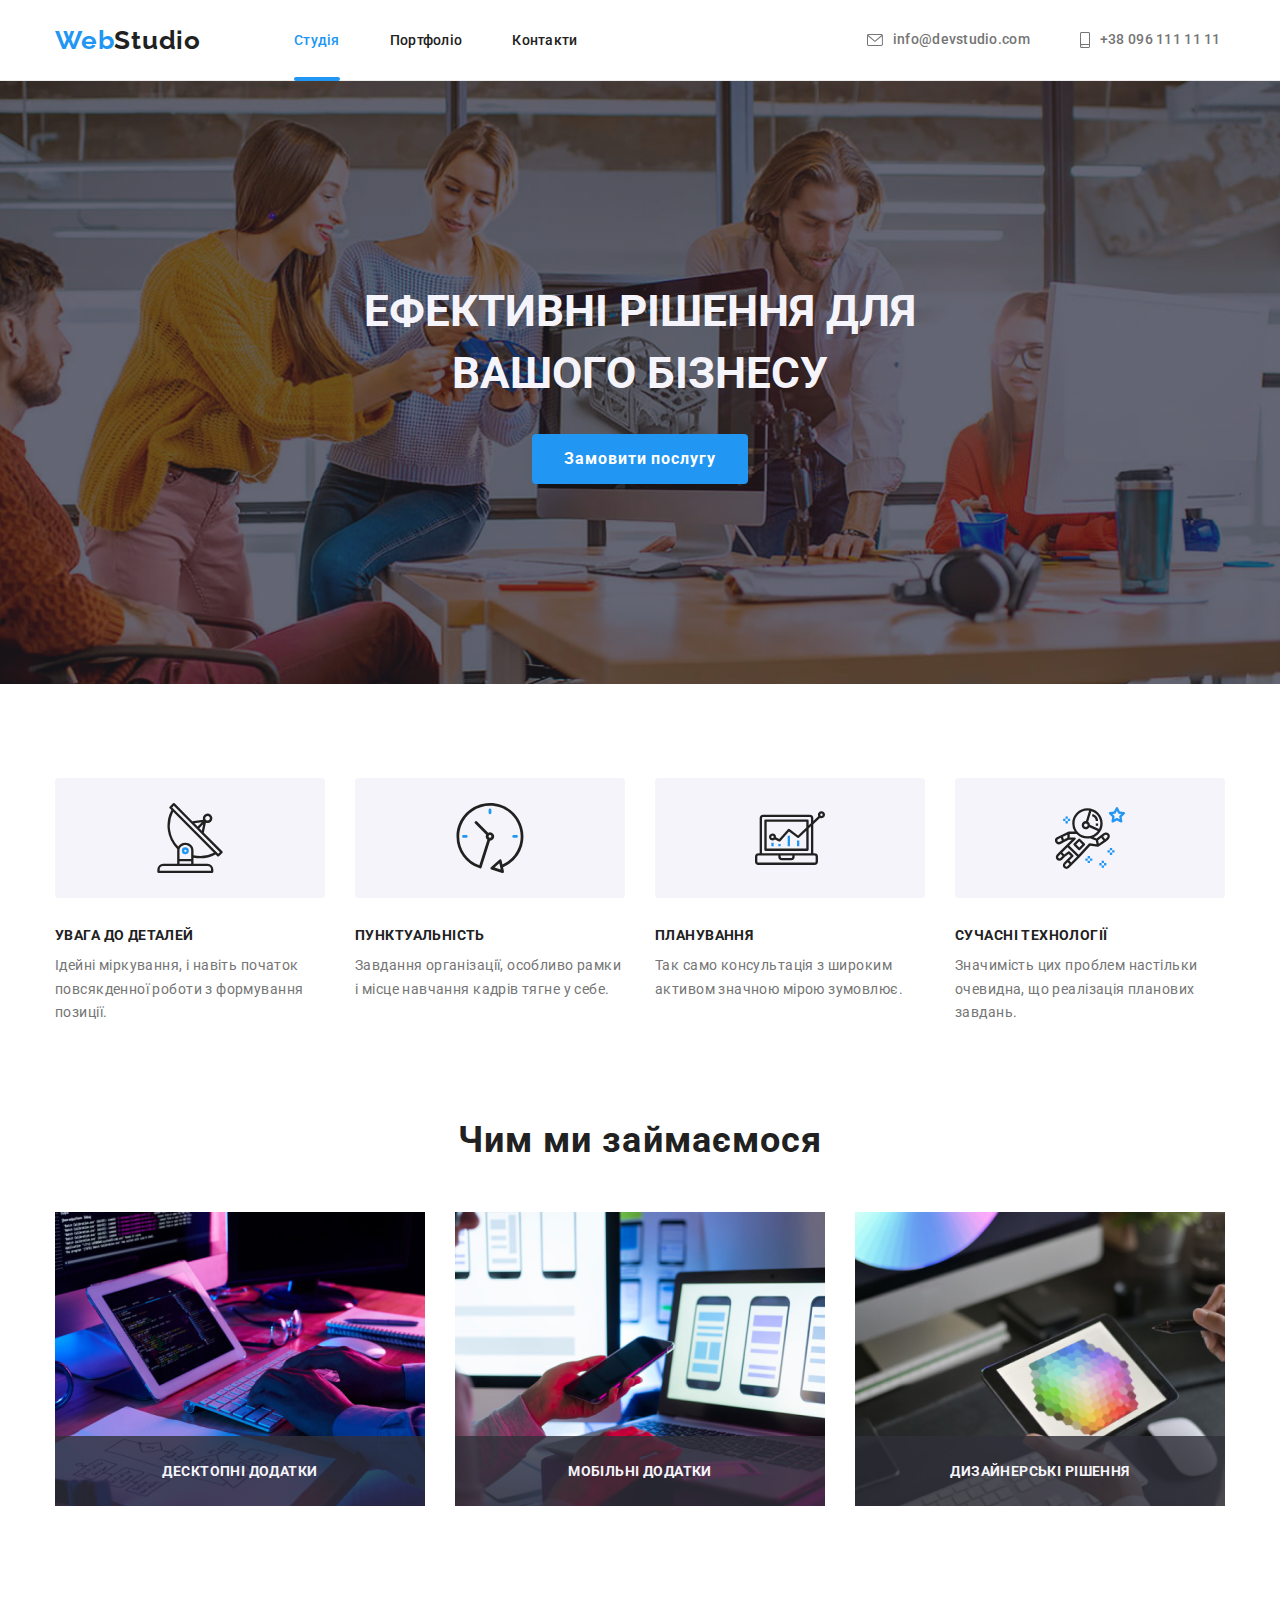
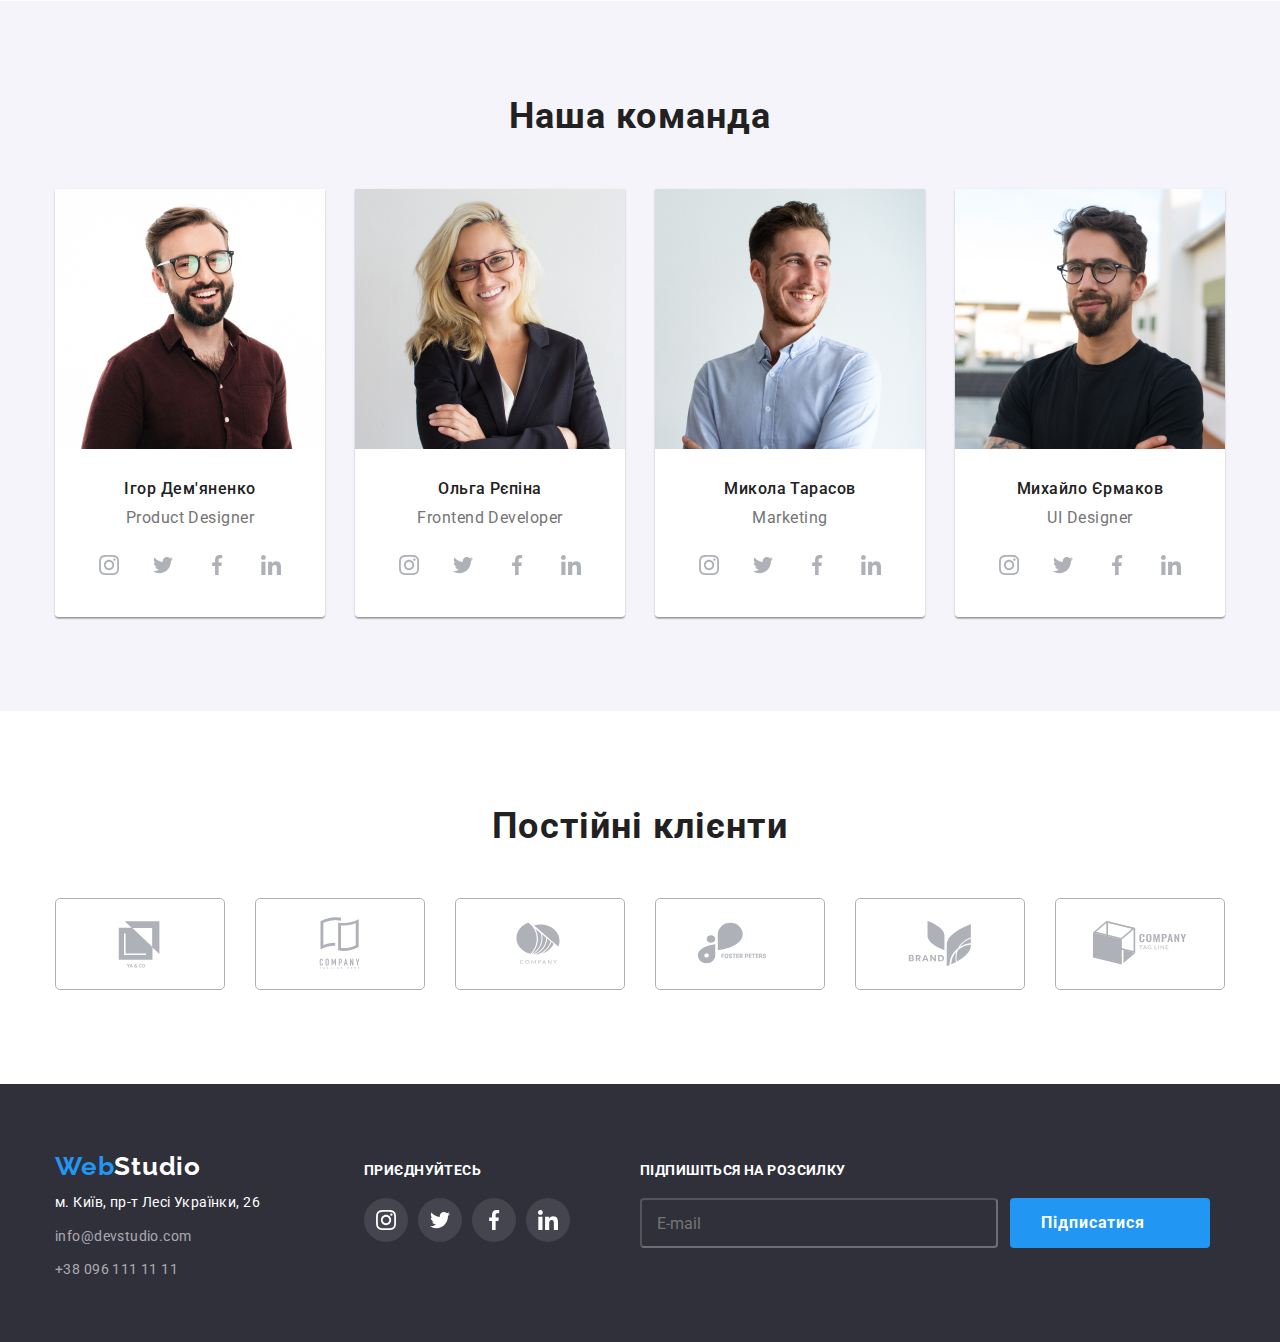
==== index.html @ 0ea4c9b3 "Add files via upload" ====
<!DOCTYPE html>
<html lang="uk">
  <head>
    <meta charset="UTF-8" />
    <meta http-equiv="X-UA-Compatible" content="IE=edge" />
    <meta name="viewport" content="width=, initial-scale=1.0" />
    <title>WebStudio</title>
    <link
      rel="stylesheet"
      href="https://cdnjs.cloudflare.com/ajax/libs/modern-normalize/1.1.0/modern-normalize.min.css"
    />

    <link rel="preconnect" href="https://fonts.googleapis.com" />
    <link rel="preconnect" href="https://fonts.gstatic.com" crossorigin />
    <link
      href="https://fonts.googleapis.com/css2?family=Raleway:wght@700&family=Roboto:wght@400;500;700;900&display=swap"
      rel="stylesheet"
    />
    <link rel="stylesheet" href="./css/styles.css" />
  </head>
  <body>
    <!-- HEADER -->
    <header class="header">
      <div class="container header-container">
        <nav class="nav">
          <a href="index.html" class="logo"
            >Web<span class="logo-black" logo>Studio</span></a
          >
          <ul class="nav-list list">
            <li class="nav-item">
              <a class="nav-list-link current" href="./stidio.html">Студія</a>
            </li>
            <li class="nav-item">
              <a class="nav-list-link" href="./portfolio.html">Портфоліо</a>
            </li>
            <li class="nav-item">
              <a class="nav-list-link" href="./contacts.html">Контакти</a>
            </li>
          </ul>
        </nav>
        <ul class="contacts-nav list">
          <li class="header-contacts">
            <a class="header-contacts-links" href="mailto:info@devstudio.com">
              <svg class="header-icon" width="16" height="12">
                <use href="./img/icons.svg#envelope"></use>
              </svg>
              info@devstudio.com</a
            >
          </li>
          <li class="header-contacts">
            <a class="header-contacts-links" href="tel:+380961111111">
              <svg class="header-icon" width="10" height="16">
                <use href="./img/icons.svg#smartphone"></use>
              </svg>
              +38 096 111 11 11
            </a>
          </li>
        </ul>
      </div>
    </header>
    <main>
      <!-- HERO SECTION -->
      <section class="hero">
        <div class="container hero-container">
          <h1 class="hero-title">Ефективні рішення для вашого бізнесу</h1>
          <button type="button" class="main-button" data-modal-open>
            Замовити послугу
          </button>
        </div>
      </section>
      <!-- ADVANTAGE -->
      <section class="advantage">
        <div class="container advantage-container">
          <h2 class="visually-hidden">переваги</h2>
          <ul class="list advantage-list">
            <li class="advantage-list-item">
              <div class="advantage-wrapper">
                <svg class="advantage-icons" width="70" height="70">
                  <use href="./img/icons.svg#antenna"></use>
                </svg>
              </div>
              <h3 class="advantage-list-title">УВАГА ДО ДЕТАЛЕЙ</h3>
              <p class="advantage-describ">
                Ідейні міркування, і навіть початок повсякденної роботи з
                формування позиції.
              </p>
            </li>

            <li class="advantage-list-item">
              <div class="advantage-wrapper">
                <svg class="advantage-icons" width="70" height="70">
                  <use href="./img/icons.svg#clock"></use>
                </svg>
              </div>
              <h3 class="advantage-list-title">ПУНКТУАЛЬНІСТЬ</h3>
              <p class="advantage-describ">
                Завдання організації, особливо рамки і місце навчання кадрів
                тягне у себе.
              </p>
            </li>
            <li class="advantage-list-item">
              <div class="advantage-wrapper">
                <svg class="advantage-icons" width="70" height="70">
                  <use href="./img/icons.svg#diagram"></use>
                </svg>
              </div>
              <h3 class="advantage-list-title">ПЛАНУВАННЯ</h3>
              <p class="advantage-describ">
                Так само консультація з широким активом значною мірою зумовлює.
              </p>
            </li>
            <li class="advantage-list-item">
              <div class="advantage-wrapper">
                <svg class="advantage-icons" width="70" height="70">
                  <use href="./img/icons.svg#astronaut"></use>
                </svg>
              </div>
              <h3 class="advantage-list-title">СУЧАСНІ ТЕХНОЛОГІЇ</h3>
              <p class="advantage-describ">
                Значимість цих проблем настільки очевидна, що реалізація
                планових завдань.
              </p>
            </li>
          </ul>
        </div>
      </section>
      <!-- OFFERS -->
      <section class="offers">
        <div class="container offers-container">
          <h2 class="offers-title">Чим ми займаємося</h2>
          <ul class="list offers-list card">
            <li class="card-item offers-list-item">
              <img
                src="img/box1.jpg"
                alt="офісний стіл з гаджетами"
                width="370"
              />
             
              <p class="offers-list-disc">Десктопні додатки</p>
              
            </li>
            <li class="card-item offers-list-item">
              <img
                src="img/img.jpg"
                alt="зразок шаблону мобільного додатку на комп'ютері"
                width="370"
              />
              
              <p class="offers-list-disc">Мобільні додатки</p>
            
            </li>
            <li class="card-item offers-list-item">
              <img
                src="img/img1.jpg"
                alt="кольорова палітра на планшеті"
                width="370"
              />
              <p class="offers-list-disc">Дизайнерські рішення</p>
            </li>
          </ul>
        </div>
      </section>
      <!-- TEAM -->
      <section class="section-team">
        <div class="container">
          <h2 class="offers-title">Наша команда</h2>
          <ul class="list team-list card">
            <li class="card-item team-card-shadow">
              <img
                class="team-card"
                src="img/img2.jpg"
                alt="фото Ігора Дем'яненка "
                width="270"
              />
              <div class="team-card-descibtion">
                <h3 class="team">Ігор Дем'яненко</h3>
                <p class="team-position">Product Designer</p>
                <ul class="team-social-list list">
                  <li class="team-social-item">
                    <a
                      class="social-links"
                      href=""
                      target="_blank"
                      rel="noopener noreferrer"
                      ><svg class="social-icons" width="20" height="20">
                        <use href="./img/icons.svg#instagram"></use></svg
                    ></a>
                  </li>
                  <li class="team-social-item">
                    <a
                      class="social-links"
                      href=""
                      target="_blank"
                      rel="noopener noreferrer"
                      ><svg class="social-icons" width="20" height="20">
                        <use href="./img/icons.svg#twitter"></use></svg
                    ></a>
                  </li>
                  <li class="team-social-item">
                    <a
                      class="social-links"
                      href=""
                      target="_blank"
                      rel="noopener noreferrer"
                      ><svg class="social-icons" width="20" height="20">
                        <use href="./img/icons.svg#facebook"></use></svg
                    ></a>
                  </li>
                  <li class="team-social-item">
                    <a
                      class="social-links"
                      href=""
                      target="_blank"
                      rel="noopener noreferrer"
                      ><svg class="social-icons" width="20" height="20">
                        <use href="./img/icons.svg#linkedin"></use></svg
                    ></a>
                  </li>
                </ul>
              </div>
            </li>
            <li class="card-item team-card-shadow">
              <img
                class="team-card"
                src="img/img3.jpg"
                alt="фото Ольги Рєпіної"
                width="270"
              />
              <div class="team-card-descibtion">
                <h3 class="team">Ольга Рєпіна</h3>
                <p class="team-position">Frontend Developer</p>
                <ul class="team-social-list list">
                  <li class="team-social-item">
                    <a
                      class="social-links"
                      href=""
                      target="_blank"
                      rel="noopener noreferrer"
                      ><svg class="social-icons" width="20" height="20">
                        <use href="./img/icons.svg#instagram"></use></svg
                    ></a>
                  </li>
                  <li class="team-social-item">
                    <a
                      class="social-links"
                      href=""
                      target="_blank"
                      rel="noopener noreferrer"
                      ><svg class="social-icons" width="20" height="20">
                        <use href="./img/icons.svg#twitter"></use></svg
                    ></a>
                  </li>
                  <li class="team-social-item">
                    <a
                      class="social-links"
                      href=""
                      target="_blank"
                      rel="noopener noreferrer"
                      ><svg class="social-icons" width="20" height="20">
                        <use href="./img/icons.svg#facebook"></use></svg
                    ></a>
                  </li>
                  <li class="team-social-item">
                    <a
                      class="social-links"
                      href=""
                      target="_blank"
                      rel="noopener noreferrer"
                      ><svg class="social-icons" width="20" height="20">
                        <use href="./img/icons.svg#linkedin"></use></svg
                    ></a>
                  </li>
                </ul>
              </div>
            </li>
            <li class="card-item team-card-shadow">
              <img
                class="team-card"
                src="img/img4.jpg"
                alt="фото Миколи Тарасова"
                width="270"
              />
              <div class="team-card-descibtion">
                <h3 class="team">Микола Тарасов</h3>
                <p class="team-position">Marketing</p>
                <ul class="team-social-list list">
                  <li class="team-social-item">
                    <a
                      class="social-links"
                      href=""
                      target="_blank"
                      rel="noopener noreferrer"
                      ><svg class="social-icons" width="20" height="20">
                        <use href="./img/icons.svg#instagram"></use></svg
                    ></a>
                  </li>
                  <li class="team-social-item">
                    <a
                      class="social-links"
                      href=""
                      target="_blank"
                      rel="noopener noreferrer"
                      ><svg class="social-icons" width="20" height="20">
                        <use href="./img/icons.svg#twitter"></use></svg
                    ></a>
                  </li>
                  <li class="team-social-item">
                    <a
                      class="social-links"
                      href=""
                      target="_blank"
                      rel="noopener noreferrer"
                      ><svg class="social-icons" width="20" height="20">
                        <use href="./img/icons.svg#facebook"></use></svg
                    ></a>
                  </li>
                  <li class="team-social-item">
                    <a
                      class="social-links"
                      href=""
                      target="_blank"
                      rel="noopener noreferrer"
                      ><svg class="social-icons" width="20" height="20">
                        <use href="./img/icons.svg#linkedin"></use></svg
                    ></a>
                  </li>
                </ul>
              </div>
            </li>
            <li class="card-item team-card-shadow">
              <img
                class="team-card"
                src="img/img5.jpg"
                alt="фото of Михайло Єрмакова"
                width="270"
              />
              <div class="team-card-descibtion">
                <h3 class="team">Михайло Єрмаков</h3>
                <p class="team-position">UI Designer</p>

                <ul class="team-social-list list">
                  <li class="team-social-item">
                    <a
                      class="social-links"
                      href=""
                      target="_blank"
                      rel="noopener noreferrer"
                      ><svg class="social-icons" width="20" height="20">
                        <use href="./img/icons.svg#instagram"></use></svg
                    ></a>
                  </li>
                  <li class="team-social-item">
                    <a
                      class="social-links"
                      href=""
                      target="_blank"
                      rel="noopener noreferrer"
                      ><svg class="social-icons" width="20" height="20">
                        <use href="./img/icons.svg#twitter"></use></svg
                    ></a>
                  </li>
                  <li class="team-social-item">
                    <a
                      class="social-links"
                      href=""
                      target="_blank"
                      rel="noopener noreferrer"
                      ><svg class="social-icons" width="20" height="20">
                        <use href="./img/icons.svg#facebook"></use></svg
                    ></a>
                  </li>
                  <li class="team-social-item">
                    <a
                      class="social-links"
                      href=""
                      target="_blank"
                      rel="noopener noreferrer"
                      ><svg class="social-icons" width="20" height="20">
                        <use href="./img/icons.svg#linkedin"></use></svg
                    ></a>
                  </li>
                </ul>
              </div>
            </li>
          </ul>
        </div>
      </section>
      <!-- OUR CLIENTS -->
      <section class="our-clients">
        <div class="container">
          <h2 class="offers-title">Постійні клієнти</h2>
          <ul class="our-clients-list list">
            <li class="our-clients-item">
              <a class="clients-link" href="">
                <svg class="clients-logo" width="106" height="60">
                  <use href="./img/icons.svg#company-1"></use>
                </svg>
              </a>
            </li>
            <li class="our-clients-item">
              <a class="clients-link" href=""
                ><svg class="clients-logo" width="106" height="60">
                  <use href="./img/icons.svg#company-2"></use></svg
              ></a>
            </li>
            <li class="our-clients-item">
              <a class="clients-link" href=""
                ><svg class="clients-logo" width="106" height="60">
                  <use href="./img/icons.svg#company-3"></use></svg
              ></a>
            </li>
            <li class="our-clients-item">
              <a class="clients-link" href=""
                ><svg class="clients-logo" width="106" height="60">
                  <use href="./img/icons.svg#company-4"></use></svg
              ></a>
            </li>
            <li class="our-clients-item">
              <a class="clients-link" href=""
                ><svg class="clients-logo" width="106" height="60">
                  <use href="./img/icons.svg#company-5"></use></svg
              ></a>
            </li>
            <li class="our-clients-item">
              <a class="clients-link" href=""
                ><svg class="clients-logo" width="106" height="60">
                  <use href="./img/icons.svg#company-6"></use></svg
              ></a>
            </li>
          </ul>
        </div>
      </section>
    </main>
    <!-- FOOTER -->
    <footer class="footer">
      <div class="footer-container-group container">
        <div class="footer-container">
          <a class="footer-logo logo" href="index.html"
            >Web<span class="logo-white" logo>Studio</span></a
          >
          <address class="address">
            <span class="address-map">м. Київ, пр-т Лесі Українки, 26 </span>
            <ul class="list">
              <li class="address-contacts-item">
                <a class="address-contacts" href="mailto:info@devstudio.com "
                  >info@devstudio.com
                </a>
              </li>
              <li class="address-contacts-item">
                <a class="address-contacts" href="tel:+380961111111"
                  >+38 096 111 11 11</a
                >
              </li>
            </ul>
          </address>
        </div>
        <div class="footer-container">
          <h2 class="footer-title">приєднуйтесь</h2>
          <ul class="team-social-list list">
            <li class="footer-socials-item">
              <a
                class="footer-socials"
                href=""
                target="_blank"
                rel="noopener noreferrer"
                ><svg class="footer-icons" width="20" height="20">
                  <use href="./img/icons.svg#instagram"></use></svg
              ></a>
            </li>
            <li class="footer-socials-item">
              <a
                class="footer-socials"
                href=""
                target="_blank"
                rel="noopener noreferrer"
                ><svg class="footer-icons" width="20" height="20">
                  <use href="./img/icons.svg#twitter"></use></svg
              ></a>
            </li>
            <li class="footer-socials-item">
              <a
                class="footer-socials"
                href=""
                target="_blank"
                rel="noopener noreferrer"
                ><svg class="footer-icons" width="20" height="20">
                  <use href="./img/icons.svg#facebook"></use></svg
              ></a>
            </li>
            <li class="footer-socials-item">
              <a
                class="footer-socials"
                href=""
                target="_blank"
                rel="noopener noreferrer"
                ><svg class="footer-icons" width="20" height="20">
                  <use href="./img/icons.svg#linkedin"></use></svg
              ></a>
            </li>
          </ul>
        </div>
        <div class="subscribtion-form">
          <h2 class="footer-title">Підпишіться на розсилку</h2>
          <form  class="footer-form">
            <label class="subscribtion-form-label" for="user_mail"> 
              <input class=footer-form-field type="email" name="user_mail" placeholder="E-mail"/>
            
          </label>
            <div >
            <button class="main-button footer-btn" type="submit">Підписатися
              <svg class="footer-btn-icon" width="24" height="24">
                <use href="../hw6/img/icons.svg#send-icon"></use>
              </svg> </button>
              </div>
          </form>
        </div>
      </div>
    </footer>
    <!-- MODAL WINDOW -->
    <div class="backdrop is-hidden" data-modal>
      <div class="modal">
        <button class="modal-btn" type="button" data-modal-close>
          <svg class="modal-icon-close" width="18" height="18">
            <use href="./img/icons.svg#close"></use>
          </svg>
        </button>
        <p class="modal-form-title">Залиште свої дані, ми вам передзвонимо
        </p>
        <form class="modal-form" name="modal-form">
          <label class="modal-form-label" for="user-name">Ім'я</label>
          <div class="modal-form-group">
          <input class="modal-form-item" type="text" name="user-name" id=user-name>
          <svg class="modal-form-icon" width="18" height="18">
            <use href="../hw6/img/icons.svg#person-icon"></use>
          </svg>
          </div>
        <label class="modal-form-label" for="user-phone">Телефон</label>
          <div class="modal-form-group">
          <input class="modal-form-item" type="tel" name="user-phone" id=user-phone>
          <svg class="modal-form-icon" width="18" height="18">
            <use href="../hw6/img/icons.svg#phone-icon"></use>
          </svg>
          </div>
        <label class="modal-form-label" for="user-email">Пошта</label>
          <div class="modal-form-group">
          <input class="modal-form-item" type="email" name="user-email" id=user-email>
          <svg class="modal-form-icon" width="18" height="18">
            <use href="../hw6/img/icons.svg#email-icon"></use>
          </svg>
          </div>
        
        <label class="modal-form-label" for="message">Коментар</label>
          <div class="modal-form-group">
          <textarea class="modal-textarea" name="message" rows="5" placeholder="Введіть текст"></textarea>
          </div>
          
        <label class="modal-form-agreement" for="agreement">
          <input class="modal-form-checkbox" type="checkbox">
          <span class="modal-form-agreement-text">
            Погоджуюся з розсилкою та приймаю  
            <a  class="modal-form-link" href="">Умови договору</a>
          </span>
        </label>
      <div class="modal-form-btn">
          <button class="main-button modal-btn-submit " type="submit">Відправити</button>
        </div>
        </form>
      </div>
    </div>
    <script src="./js/modal.js"></script>
  </body>
</html>
---- css/styles.css ----
*,
*::before,
*::after {
  box-sizing: border-box;
}

:root {
  /* TEXT COLORS */

  --primary-text-color: rgba(33, 33, 33, 1);
  --secondary-text-color: rgb(117, 117, 117);
  --accent-text-color: rgba(33, 150, 243, 1);
  --address-link-color: rgba(255, 255, 255, 0.6);

  /* BACKGROUND COLORS */

  --bg-color: rgb(255, 255, 255);
  --secondary-bg-color: rgba(245, 244, 250, 1);
  --dark-bg-color: rgba(47, 48, 58, 1);

  /* OTHER COLORS */
  --grey-border-color: rgba(238, 238, 238, 1);
  --header-border-color: rgba(236, 236, 236, 1);
  --icons: rgba(175, 177, 184, 1);

  /* OTHER */

  --items: 3;
  --indent: 30px;
  --trns: 250ms cubic-bezier(0.4, 0, 0.2, 1);
}

/* drop-shadow(0px 4px 4px rgba(0, 0, 0, 0.25)); */

body {
  margin: 0;

  font-family: "Roboto", sans-serif;

  background-color: var(--bg-color);
  color: var(--primary-text-color);
}

section {
  margin: 0 auto;
}
.link {
  text-decoration: none;
  color: currentColor;
}
.list {
  list-style: none;
  padding: 0;
  margin: 0;
  margin-left: auto;
  margin-right: auto;
}

h1,
h2,
h3,
h4,
h5,
h6,
p {
  margin: 0;
}

a {
  color: currentColor;
  text-decoration: none;
}

button {
  font-family: inherit;
  font-size: inherit;
  cursor: pointer;
}

img {
  display: block;
  max-width: 100%;
  height: auto;
  margin: 0;
}

.container {
  width: 1200px;

  margin: 0 auto;

  padding-left: 15px;
  padding-right: 15px;

  /* outline:2px solid tomato; */
}

.visually-hidden {
  position: absolute;
  width: 1px;
  height: 1px;
  margin: -1px;
  border: 0;
  padding: 0;
  white-space: nowrap;
  clip-path: inset(100%);
  clip: rect(0 0 0 0);
  overflow: hidden;
}

/* ===CARD SET=== */
.card {
  display: flex;
  flex-wrap: wrap;
  gap: var(--indent);
  margin-left: 0;
}

.card-item {
  flex-basis: calc((100% - var(--indent) * (var(--items) - 1)) / var(--items));
}

/* HEADER styles */
.header {
  border-bottom: 1px solid var(--header-border-color);
}

.header-container {
  display: flex;
  align-items: center;
  padding-top: 18px;
  padding-bottom: 18px;
}

.logo {
  margin-right: 93px;
  text-decoration: none;
  font-family: "Raleway";
  font-weight: 700;
  font-size: 26px;
  line-height: 1.7;
  letter-spacing: 0.03em;
  color: var(--accent-text-color);
}

.logo-black {
  text-decoration: none;
  font-family: "Raleway";
  font-weight: 700;
  font-size: 26px;
  line-height: 1.7;
  letter-spacing: 0.03em;
  color: var(--primary-text-color);
}

.nav {
  display: flex;
}
.nav-list {
  display: flex;
  align-items: center;
  margin-right: 285px;
}

.nav-list-link {
  position: relative;
  color: var(--primary-text-color);
  font-family: "Roboto";
  font-weight: 500;
  font-size: 14px;
  line-height: 1.2;
  letter-spacing: 0.02em;
}

.nav-list-link.current::after {
  content: " ";
  display: block;

  width: 100%;
  height: 4px;
  border-radius: 2px;
  background-color: var(--accent-text-color);

  position: absolute;
  top: 45px;
  left: 0;
}

.nav-list-link.current {
  color: var(--accent-text-color);
}

.nav-item:not(:last-child) {
  margin-right: 50px;
}

.nav a {
  text-decoration: none;
  transition: color var(--trns);
}

.nav a:hover,
.nav a:focus {
  color: var(--accent-text-color);
}

.header-contacts {
  display: flex;
  gap: 10px;
  align-items: center;
  gap: 50px;
  font-family: "Roboto";
  font-weight: 500;
  font-size: 14px;
  line-height: 1.1;
  letter-spacing: 0.02em;
  color: var(--secondary-text-color);
}

.header-contacts-links {
  display: flex;
  align-items: center;

  color: currentColor;

  transition: color var(--trns);
}

.header-contacts-links:hover,
.header-contacts-links:focus {
  color: var(--accent-text-color);
}

.header-icon {
  margin-right: 10px;
  fill: currentColor;
  transition: fill var(--trns);
}

.contacts-nav {
  display: flex;
  gap: 50px;
  color: var(--secondary-text-color);

  transition: color var(--trns);
}

.contacts-nav a:hover,
.contacts-nav a:focus {
  color: var(--accent-text-color);
}

/* HERO SECTION */

.main-button {
  font-family: Roboto;
  font-weight: 700;
  font-size: 16px;
  line-height: 1.9;
  letter-spacing: 0.06em;

  /* justify-content: center;
  align-items: center;
  text-align: center; */

  background-color: var(--accent-text-color);
  color: var(--bg-color);
  width: 216px;
  height: 50px;
  border-radius: 4px;
  border: transparent;
}

.hero {
  max-width: 1600px;
  padding-top: 200px;
  padding-bottom: 200px;
  /* height: 600px; */
  background: rgba(47, 48, 58, 0.4);
  background-image: linear-gradient(
      rgba(47, 48, 58, 0.4),
      rgba(47, 48, 58, 0.4)
    ),
    url(../img/hero-img.jpg);
  background-repeat: no-repeat;
  background-position: center;
  background-size: cover;
}
.hero-container {
  display: flex;
  flex-direction: column;
  align-items: center;
  justify-content: center;
}

.hero-title {
  width: 696px;
  font-size: 44px;
  line-height: 1.4;
  color: var(--secondary-bg-color);
  text-align: center;
  text-transform: uppercase;
  margin-bottom: 30px;
  margin-left: auto;
  margin-right: auto;
}

/* ===ADVANTAGE SECTION=== */
.advantage {
  padding-top: 94px;
  padding-bottom: 94px;
}

.advantage-wrapper {
  display: flex;
  align-items: center;
  justify-content: center;
  width: 270px;
  height: 120px;
  /* padding: 25px 100px; */
  margin-bottom: 30px;
  border-radius: 4px;
  background-color: var(--secondary-bg-color);
}

.advantage-list {
  display: flex;
  gap: 30px;
}

.advantage-list-item {
  /* width: 98px; */
}

.advantage-list-title {
  font-family: "Roboto";
  font-weight: 700;
  font-size: 14px;
  line-height: 1.1;
  letter-spacing: 0.03em;
  margin-bottom: 10px;
}
.advantage-describ {
  font-size: 14px;
  line-height: 1.7;
  letter-spacing: 0.03em;
  color: var(--secondary-text-color);
}

/* === OFFERS === */

.offers-container {
  padding-bottom: 95px;
}
.offers-title {
  font-weight: 700;
  font-size: 36px;
  line-height: 1.2;
  letter-spacing: 0.03em;
  text-align: center;

  margin-bottom: 50px;
}
.offers-list {
}
.offers-list-item {
  display: flex;
  position: relative;

  /* 
   background-color: rgba(47, 48, 58, 0.8); */
}


.offers-list-disc {
  display: flex;
  position: absolute;
  bottom: 0;

  width: 100%;
  height: 70px;
  text-align: center;
  justify-content: center;
  padding: 27px 0;
  font-weight: 700;
  font-size: 14px;
  /* line-height: 1.1px; */
  letter-spacing: 0.03em;
  text-transform: uppercase;

  color: var(--secondary-bg-color);
  background-color: rgba(47, 48, 58, 0.8);
}

/* ==TEAM== */

.section-team {

  margin-bottom: 0;
  padding-top: 94px;
  padding-bottom: 94px;
  background-color: var(--secondary-bg-color);
}
.team-list {
  --items: 4;
}

.team-card-shadow {
  box-shadow: 0px 1px 3px rgba(0, 0, 0, 0.12), 0px 1px 1px rgba(0, 0, 0, 0.14),
    0px 2px 1px rgba(0, 0, 0, 0.2);
  border-radius: 0px 0px 4px 4px;
}
.team-card {
}
.team-card-descibtion {
  background-color: var(--bg-color);
  padding: 30px 0;
  border-bottom-left-radius: 4px;
  border-bottom-right-radius: 4px;
}
.team {
  font-weight: 500;
  font-size: 16px;
  line-height: 1.2;
  letter-spacing: 0.03em;
  margin-bottom: 10px;
  text-align: center;
}
.team-position {
  text-align: center;
  font-size: 16px;
  line-height: 1.2;
  letter-spacing: 0.03em;

  margin-bottom: 16px;
  color: var(--secondary-text-color);
}
.team-social-list {
  display: flex;
  justify-content: center;
  gap: 10px;
}

.team-social-item {
}

.social-links {
  display: flex;
  align-items: center;
  justify-content: center;

  width: 44px;
  height: 44px;

  border-radius: 50%;
  background-color: #fff;

  color: var(--icons);

  transition: color var(--trns), background-color var(--trns);
}

.social-links:hover,
.social-links:focus {
  color: white;
  background-color: var(--accent-text-color);
}

.social-icons {
  fill: currentColor;
  transition: fill var(--trns);
}

/* ===OUR CLIENTS=== */

.our-clients {
  padding-top: 94px;
  padding-bottom: 94px;
}

.our-clients-list {
  display: flex;
  gap: var(--indent);
  justify-content: center;
}
.our-clients-item {
  width: 170px;
  height: 92px;
}

.clients-logo {
  fill: var(--icons);
  transition: fill var(--trns);
}

.clients-link:hover .clients-logo {
  border-color: var(--accent-text-color);
  fill: var(--accent-text-color);
}

.clients-link:focus,
.clients-link:hover {
  border-color: var(--accent-text-color);
}

.clients-link {
  display: flex;
  align-items: center;
  justify-content: center;
  border: 1px solid var(--icons);
  border-radius: 5px;
  color: currentColor;

  width: 170px;
  height: 92px;

  transition: border-color var(--trns), fill var(--trns);
}

/* FOOTER styles */

.footer-container-group {
  display: flex;
  gap: 70px;

  align-items: baseline;
}
.footer {
  padding-top: 60px;
  padding-bottom: 60px;

  background-color: var(--dark-bg-color);
}

.footer-container {
  flex-basis: 181px;
}

.footer-logo {
  padding-bottom: 20px;
}

.logo-white {
  text-decoration: none;
  font-family: "Raleway";
  font-weight: 700;
  font-size: 26px;
  line-height: 1.7;
  letter-spacing: 0.03em;
  color: var(--bg-color);
}
.address {
  text-decoration: none;
  list-style: none;
}
.address-map {
  display: block;
  font-style: normal;
  font-size: 14px;
  line-height: 2;
  letter-spacing: 0.03em;
  margin-bottom: 9px;
  color: #ffffff;
  text-decoration: none;
  margin-bottom: 9px;
}
.address-contacts {
  font-style: normal;
  font-size: 14px;
  line-height: 1.7;
  letter-spacing: 0.03em;
  color: var(--address-link-color);
}
.address-contacts-item:not(:last-child) {
  margin-bottom: 9px;
}

.address a {
  transition: color var(--trns);
}

.address a:hover,
.address a:focus {
  color: var(--accent-text-color);
}

.footer-title {
  font-family: "Roboto";
  font-style: normal;
  font-weight: 700;
  font-size: 14px;
  line-height: 16px;
  letter-spacing: 0.03em;
  text-transform: uppercase;

  margin-bottom: 20px;

  color: #ffffff;
}

.footer-socials-item {
}

.footer-socials {
  display: flex;
  justify-content: center;
  align-items: center;

  width: 44px;
  height: 44px;

  color: white;

  background-color: rgba(68, 69, 78, 1);
  border-radius: 50px;

  transition: background-color var(--trns);
}

.footer-socials:hover,
.footer-socials:focus {
  background-color: var(--accent-text-color);
}

.footer-icons {
  fill: currentColor;
  transition: fill var(--trns);
}

.subscribtion-form{
  flex-direction: column;
  display: flex;
 
}

.footer-form{
  display: flex;
  gap:12px;
  width: 570px;
}
.subscribtion-form-label{

}

.footer-form-field {

  width:358px;
  height: 50px;

  padding-left: 15px;
  background-color: transparent;
  border-color: rgba(255, 255, 255, 0.3);
  border-radius: 4px;
  outline: unset;
  color: var(--secondary-bg-color);

}



.footer-form-field:focus,
 .footer-form-field:hover {
  border-color: var(--secondary-bg-color);
  transition: var(--trns);
}

/* .footer-form-field:focus +.footer-form-label {
opacity: 0;
transition: var(--trns);
} */

.footer-btn{
display: flex;
gap:10px;
align-items: center;
justify-content: center;
  width: 200px;
  height: 50px;
box-shadow: none;
}
.footer-btn-icon {
  fill:white;

}
.footer-btn:hover,
.footer-btn:focus {
box-shadow:  0px 4px 4px rgba(0, 0, 0, 0.15);
transition: var(--trns);}



/* ========================== */
/* ===PORTFOLIO page styles ====*/

/* .filters-container {
  display: flex;
  gap: 15px;
} */

.filters-list {
  display: flex;
  gap: 8px;
  justify-content: center;
}

.filters {
  display: inline-flex;
  padding-top: 94px;
  padding-bottom: 50px;
}
.filters-btn {
  background-color: var(--secondary-bg-color);
  color: var(--primary-text-color);
  font-weight: 500;
  font-size: 16px;
  line-height: 1.6;
  justify-content: center;
  text-align: center;
  letter-spacing: 0.03em;
  border-color: transparent;
  border-radius: 4px;
  display: inline;
  padding: 6px 22px;
  transition: color var(--trns), background-color var(--trns),
    box-shadow var(--trns);
}

/* .active-btn{
  background-color: var(--accent-text-color)  ;
} */

.filters-btn:hover,
.filters-btn:focus,
.active-btn {
  color: var(--bg-color);
  background-color: var(--accent-text-color);
  box-shadow: 0px 3px 1px rgba(0, 0, 0, 0.1), 0px 1px 2px rgba(0, 0, 0, 0.08),
    0px 2px 2px rgba(0, 0, 0, 0.12);
}
.section-products {
  padding-bottom: 94px;
}
.projects-container {
}

.project-list {
}

.project-list-item {
  /* position: relative; */
  flex-basis: calc((100% - 30px * 2) / 3);

  /* box-shadow: 0px 4px 4px 0px rgba(0, 0, 0, 0.25); */
}

/* .project-list-item:hover .overlay {
transform: translateY(0);} */

/* box-shadow: 0px 4px 4px rgba(0, 0, 0, 0.25); */

.project-name-card {
  padding: 20px 24px;

  border-bottom: 1px solid var(--grey-border-color);
  border-left: 1px solid var(--grey-border-color);
  border-right: 1px solid var(--grey-border-color);
  border-top: 0;
}
.project-name {
  font-weight: 700;
  font-size: 18px;
  line-height: 2;
  letter-spacing: 0.06em;
}
.project-task {
  font-family: "Roboto";
  font-weight: 400;
  font-size: 16px;
  line-height: 1.9;
  letter-spacing: 0.03em;
  color: var(--secondary-text-color);
}

.project-list-link {
  display: block;
  transition: box-shadow var(--trns);
}

.project-list-link:hover {
  box-shadow: 0px 4px 4px rgba(0, 0, 0, 0.25);
}

.progect-list-img-container {
  position: relative;
  overflow: hidden;
}

.project-list-link:hover .overlay {
  transform: translateY(0);
}
/* .progect-list-img-container:hover .overlay {
transform: translateY(0);} */

.portfolio-img {
}

.overlay {
  position: absolute;
  top: 0;
  left: 0;

  transform: translateY(101%);

  width: 100%;
  height: 294px;

  padding: 63px 24px;

  display: flex;
  align-items: center;
  background-color: rgba(33, 150, 243, 0.9);
  backdrop-filter: blur(2px);

  transition: var(--trns);
}

.overlay-text {
  font-size: 18px;
  line-height: 1.6;
  letter-spacing: 0.03em;

  color: #ffffff;
}

/* <-- MODAL WINDOW --> */

.backdrop {
  position: fixed;
  top: 0;
  width: 100%;
  height: 100%;
  background-color: rgba(0, 0, 0, 0.2);

  transition: opacity var(--trns), visibility var(--trns);
}

.backdrop.is-hidden {
  opacity: 0;
  visibility: hidden;
  pointer-events: none;
}

.modal {
  position: absolute;
  top: 50%;
  left: 50%;
  transform: translateX(-50%) translateY(-50%);

  width: 528px;
  min-height: 581px;

  padding: 40px;
  background-color: var(--bg-color);

  border-radius: 4px;
  box-shadow: 0px 1px 3px rgb(0 0 0 / 12%), 0px 1px 1px rgb(0 0 0 / 14%),
    0px 2px 1px rgb(0 0 0 / 20%);
}


.modal-btn {
  display: flex;
  height: 30px;
  width: 30px;
  padding: 0;
  align-items: center;
  justify-content: center;
  position: absolute;
  top: 8px;
  right: 8px;
  background-color: transparent;
  border: none;
  outline: 1px solid var(--icons);
  border-radius: 50%;
   transition: var(--trns);
}

.modal-icon-close{
fill: currentColor
}

.modal-btn:hover {
  box-shadow: 0px 3px 1px rgba(0, 0, 0, 0.1), 0px 1px 2px rgba(0, 0, 0, 0.08),
  0px 2px 2px rgba(0, 0, 0, 0.12);
  color: var(--accent-text-color);
 
}



.modal-form-title{
font-weight: 700;
font-size: 20px;
line-height: 23px;
text-align: center;
letter-spacing: 0.03em;

color: var(--primary-text-color);

margin-bottom: 12px;

}

.modal-form{
display: flex;
flex-direction: column;
margin: 0 auto;
justify-content: center;


}
.modal-form-label{
display: block;
font-size: 12px;
line-height: 14px;
letter-spacing: 0.01em;

margin-bottom: 4px;

color: #757575;

}
.modal-form-group{
position:relative;
margin-bottom: 10px;
}

.modal-form-item{
width: 100%;
height: 40px;
padding-left: 42px;
padding-right: 42px;
border: 1px solid rgba(33, 33, 33, 0.2);
border-radius: 4px;
outline: 1px solid transparent;
transition: outline var(--trns);
}

.modal-form-icon{
position: absolute;
left: 12px;
top: 50%;
transform: translateY(-50%);

fill: rgba(33, 33, 33, 1)
}

.modal-form-item:focus {
outline: 1px solid var(--accent-text-color);
box-shadow: 0px 3px 1px rgba(0, 0, 0, 0.1), 0px 1px 2px rgba(0, 0, 0, 0.08),
  0px 2px 2px rgba(0, 0, 0, 0.12);
/* transition: outline var(--trns); */

}

.modal-form-item:focus +.modal-form-icon {
fill: var(--accent-text-color);
transition: fill var(--trns);
}


.modal-textarea {
  display: block;
width:100%;
height: 120px;
padding: 16px 12px;
font-size: 12px;
line-height: 14px;
letter-spacing: 0.01em;

color: var(--primary-text-color);
border: 1px solid rgba(33, 33, 33, 0.2);
border-radius: 4px;
outline: 1px solid transparent;
transition: outline var(--trns);
}


.modal-textarea:focus  {
outline: 1px solid var(--accent-text-color);
box-shadow: 0px 3px 1px rgba(0, 0, 0, 0.1), 0px 1px 2px rgba(0, 0, 0, 0.08),
  0px 2px 2px rgba(0, 0, 0, 0.12);
  /* transition: outline var(--trns); */
}


.modal-form-agreement {
  display: flex;
  align-items: center;
  justify-content: center;
  gap: 7px;
  margin-bottom: 30px;
}

.modal-form-checkbox {
appearance: none;
width:16px;
height: 15px;
border: 2px solid var(--primary-text-color);
border-radius: 2px ;
margin-top: 20px;
background-image: url("data:image/svg+xml,%3Csvg width='13' height='10' viewBox='0 0 13 10' fill='none' xmlns='http://www.w3.org/2000/svg'%3E%3Cpath d='M1.95703 4.75166L1.88825 4.68604L1.81923 4.75141L0.93123 5.59258L0.854858 5.66492L0.930974 5.73753L4.42671 9.07236L4.49574 9.1382L4.56476 9.07236L12.069 1.91352L12.1449 1.84116L12.069 1.76881L11.1873 0.927644L11.1183 0.861826L11.0493 0.927611L4.49577 7.17353L1.95703 4.75166Z' fill='white' stroke='white' stroke-width='0.2'/%3E%3C/svg%3E");
background-repeat: no-repeat;
background-position: center;
background-size: 0px;
transition: background-size var(--trns), background-color var(--trns), 
border-color var(--trns), box-shadow var(--trns);
}



.modal-form-checkbox:checked {
  background-size: 11px 8px;
  background-color: var(--accent-text-color);
  border-color: transparent;
  
}

/* .modal-form-checkbox:focus {
box-shadow: 0px 3px 1px rgba(0, 0, 0, 0.1), 0px 1px 2px rgba(0, 0, 0, 0.08),
  0px 2px 2px rgba(0, 0, 0, 0.12);
} */

.modal-form-agreement-text {
  margin-top: 20px;
font-size: 14px;
line-height: 24px;
letter-spacing: 0.03em;

color: #757575;

}
.modal-form-link {
font-size: 14px;
line-height: 24px;
letter-spacing: 0.03em;
text-decoration-line: underline;

color: var(--accent-text-color);
}
.modal-form-btn{
  display: flex;
  align-items: center;
  justify-content: center;
 
}
.modal-btn-submit:hover {
box-shadow:  0px 4px 4px rgba(0, 0, 0, 0.15);
transition: outline var(--trns);}
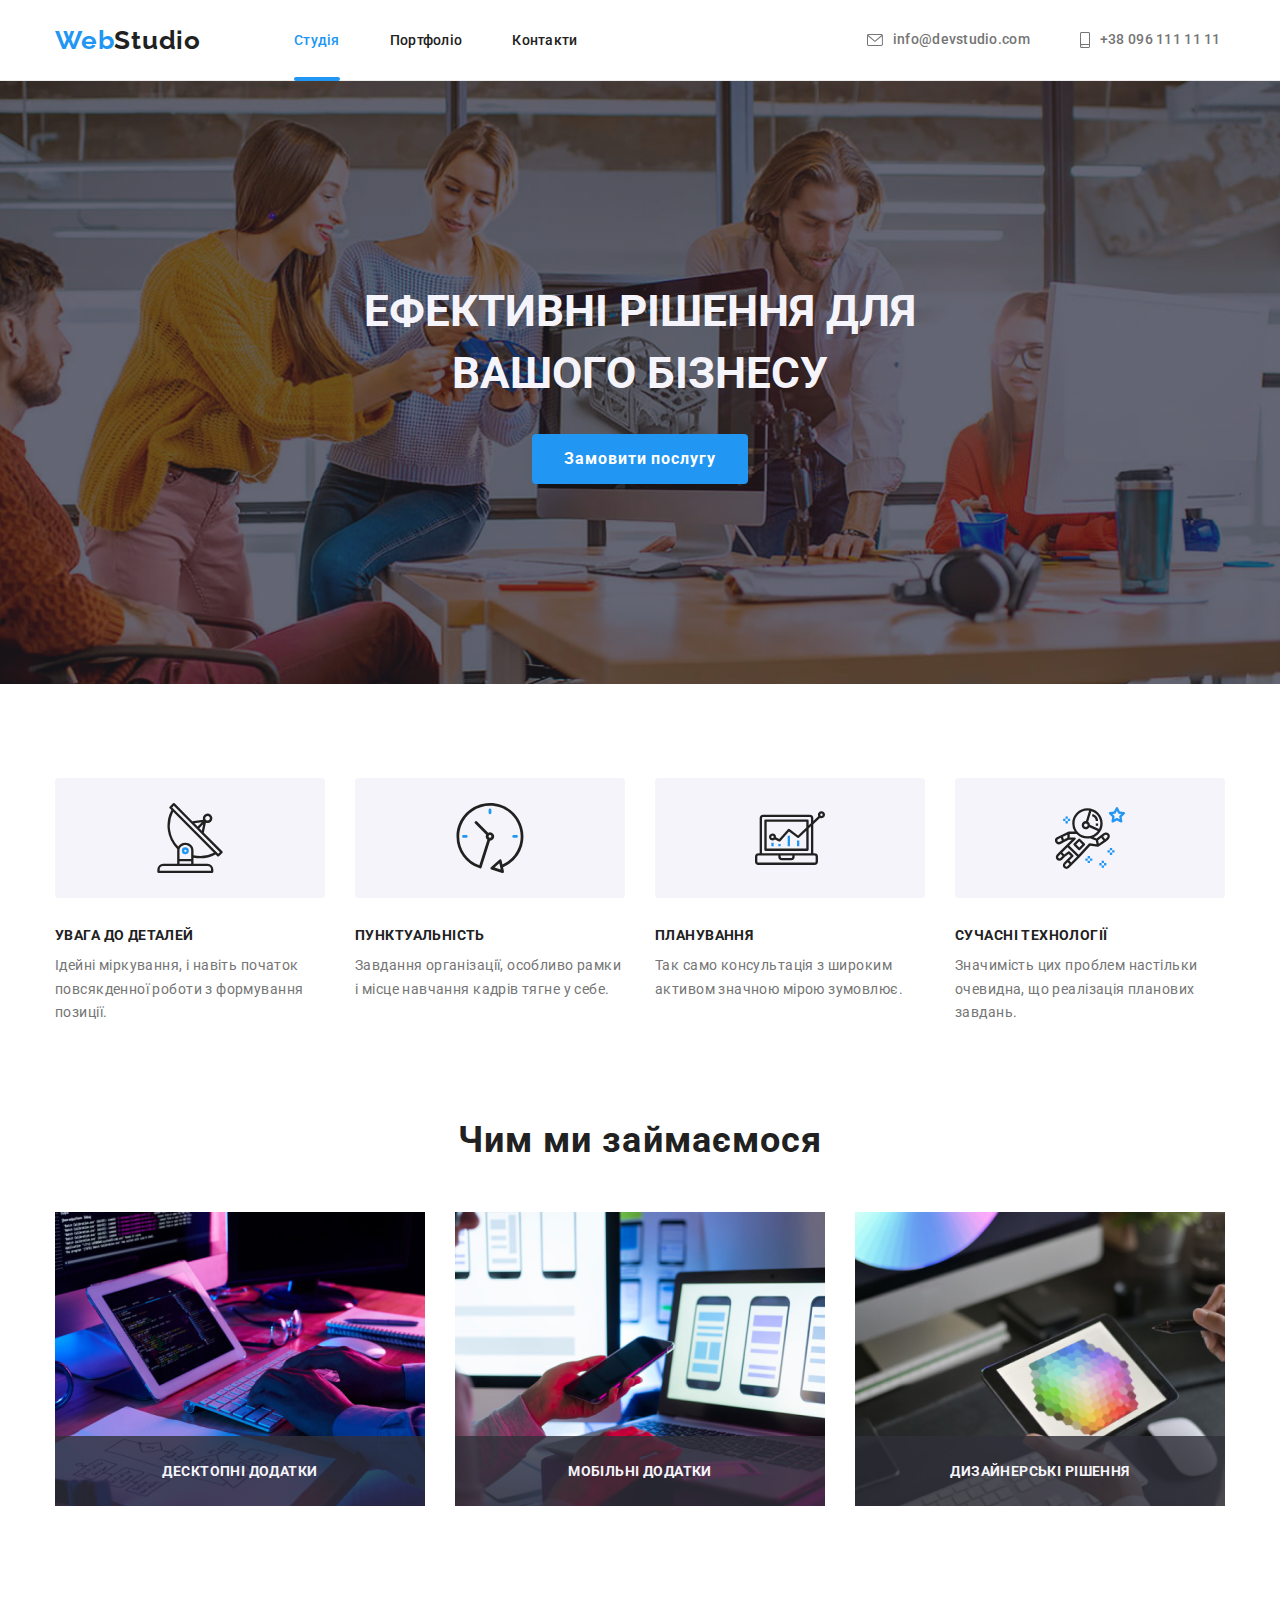
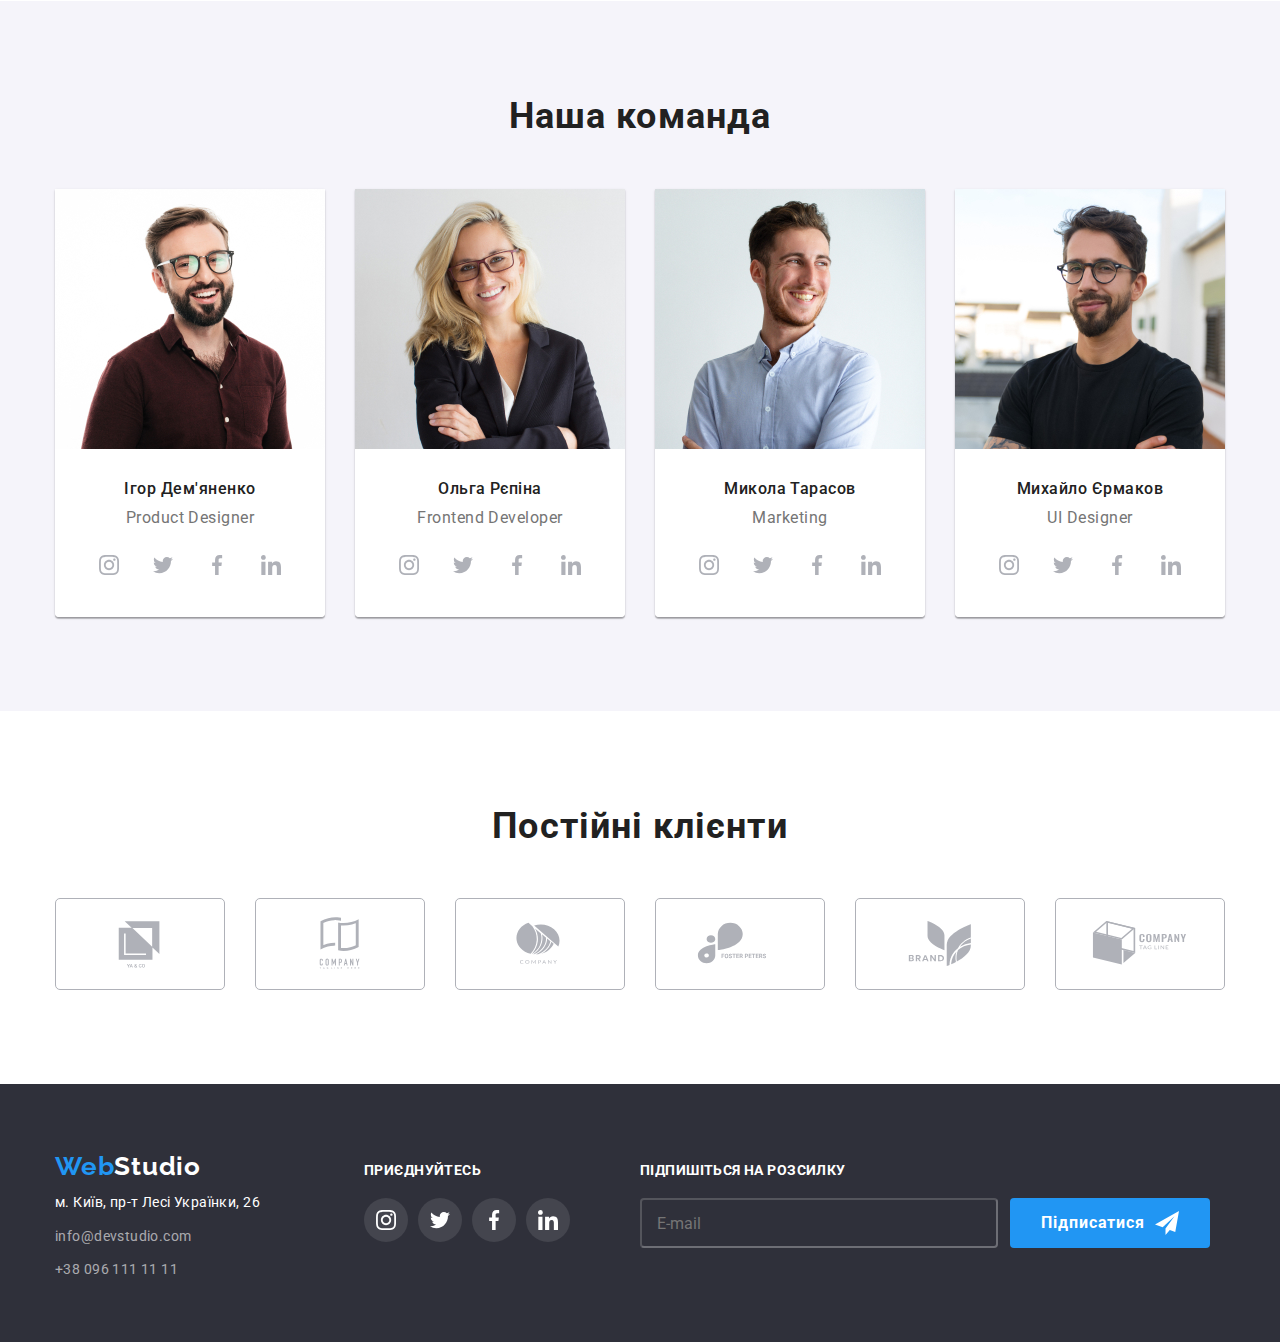
==== commit 815a1e2b: "Add files via upload" ====
--- a/index.html
+++ b/index.html
@@ -509,7 +509,7 @@
             <div >
             <button class="main-button footer-btn" type="submit">Підписатися
               <svg class="footer-btn-icon" width="24" height="24">
-                <use href="../hw6/img/icons.svg#send-icon"></use>
+                <use href="./img/icons.svg#send-icon"></use>
               </svg> </button>
               </div>
           </form>
@@ -531,21 +531,21 @@
           <div class="modal-form-group">
           <input class="modal-form-item" type="text" name="user-name" id=user-name>
           <svg class="modal-form-icon" width="18" height="18">
-            <use href="../hw6/img/icons.svg#person-icon"></use>
+            <use href="./img/icons.svg#person-icon"></use>
           </svg>
           </div>
         <label class="modal-form-label" for="user-phone">Телефон</label>
           <div class="modal-form-group">
           <input class="modal-form-item" type="tel" name="user-phone" id=user-phone>
           <svg class="modal-form-icon" width="18" height="18">
-            <use href="../hw6/img/icons.svg#phone-icon"></use>
+            <use href="./img/icons.svg#phone-icon"></use>
           </svg>
           </div>
         <label class="modal-form-label" for="user-email">Пошта</label>
           <div class="modal-form-group">
           <input class="modal-form-item" type="email" name="user-email" id=user-email>
           <svg class="modal-form-icon" width="18" height="18">
-            <use href="../hw6/img/icons.svg#email-icon"></use>
+            <use href="./img/icons.svg#email-icon"></use>
           </svg>
           </div>
         
